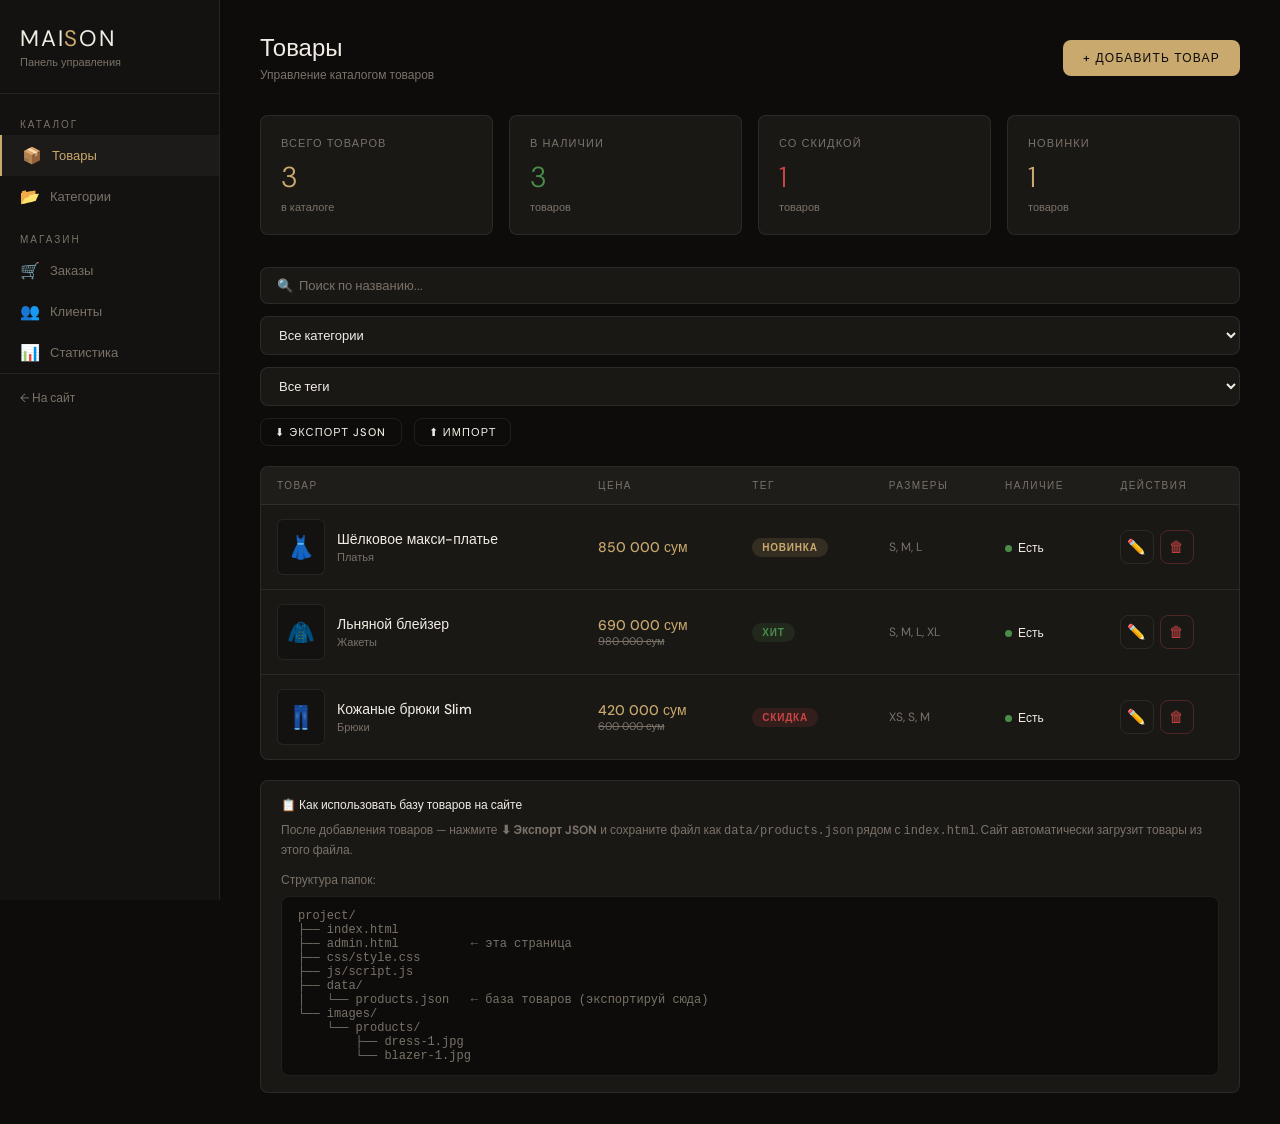
==== admin.html @ a2680695 "first commit" ====
<!DOCTYPE html>
<html lang="ru">
<head>
  <meta charset="UTF-8"/>
  <meta name="viewport" content="width=device-width, initial-scale=1.0"/>
  <title>Админ-панель — MAISON</title>
  <link rel="preconnect" href="https://fonts.googleapis.com">
  <link href="https://fonts.googleapis.com/css2?family=DM+Sans:wght@300;400;500&display=swap" rel="stylesheet">
  <style>
    :root {
      --bg: #0d0c0a; --surface: #141210; --card: #1a1815;
      --border: rgba(255,255,255,0.08); --accent: #c9a96e;
      --accent2: #e8d5b0; --text: #f0ebe3; --muted: #7a7269;
      --danger: #c94444; --success: #4a8c4a;
      --radius: 8px; --tr: 0.25s ease;
    }
    *, *::before, *::after { box-sizing: border-box; margin: 0; padding: 0; }
    body { background: var(--bg); color: var(--text); font-family: 'DM Sans', sans-serif; font-size: 14px; min-height: 100vh; }
    a { color: inherit; text-decoration: none; }
    button { cursor: pointer; border: none; font-family: inherit; }

    /* LAYOUT */
    .admin-layout { display: grid; grid-template-columns: 220px 1fr; min-height: 100vh; }

    /* SIDEBAR */
    .sidebar { background: var(--surface); border-right: 1px solid var(--border); padding: 24px 0; position: sticky; top: 0; height: 100vh; }
    .sidebar-logo { padding: 0 20px 24px; border-bottom: 1px solid var(--border); margin-bottom: 16px; }
    .sidebar-logo-text { font-size: 1.4rem; letter-spacing: 0.08em; }
    .sidebar-logo-text span { color: var(--accent); }
    .sidebar-label { font-size: 10px; letter-spacing: 0.2em; text-transform: uppercase; color: var(--muted); padding: 8px 20px 4px; }
    .sidebar-link { display: flex; align-items: center; gap: 10px; padding: 10px 20px; color: var(--muted); transition: var(--tr); font-size: 13px; }
    .sidebar-link:hover, .sidebar-link.active { color: var(--text); background: rgba(255,255,255,0.04); }
    .sidebar-link.active { border-left: 2px solid var(--accent); color: var(--accent); }
    .sidebar-icon { font-size: 16px; width: 20px; text-align: center; }
    .sidebar-back { margin-top: auto; padding: 16px 20px 0; border-top: 1px solid var(--border); }
    .sidebar-back a { display: flex; align-items: center; gap: 8px; color: var(--muted); font-size: 12px; transition: color var(--tr); }
    .sidebar-back a:hover { color: var(--accent); }

    /* MAIN */
    .main { padding: 32px 40px; }
    .page-header { display: flex; align-items: center; justify-content: space-between; margin-bottom: 32px; }
    .page-title { font-size: 1.5rem; font-weight: 300; }
    .page-subtitle { font-size: 12px; color: var(--muted); margin-top: 4px; }

    /* STATS */
    .stats-grid { display: grid; grid-template-columns: repeat(4, 1fr); gap: 16px; margin-bottom: 32px; }
    .stat-card { background: var(--card); border: 1px solid var(--border); border-radius: var(--radius); padding: 20px; }
    .stat-label { font-size: 11px; color: var(--muted); letter-spacing: 0.1em; text-transform: uppercase; margin-bottom: 8px; }
    .stat-value { font-size: 1.8rem; font-weight: 300; color: var(--accent); }
    .stat-sub { font-size: 11px; color: var(--muted); margin-top: 4px; }

    /* BUTTONS */
    .btn { display: inline-flex; align-items: center; gap: 8px; padding: 10px 20px; border-radius: var(--radius); font-size: 12px; font-weight: 500; letter-spacing: 0.1em; text-transform: uppercase; transition: var(--tr); }
    .btn-primary { background: var(--accent); color: var(--bg); }
    .btn-primary:hover { background: var(--accent2); }
    .btn-outline { background: transparent; color: var(--text); border: 1px solid var(--border); }
    .btn-outline:hover { border-color: var(--accent); color: var(--accent); }
    .btn-danger { background: transparent; color: var(--danger); border: 1px solid rgba(201,68,68,0.3); }
    .btn-danger:hover { background: rgba(201,68,68,0.1); }
    .btn-sm { padding: 6px 14px; font-size: 11px; }
    .btn-icon { width: 34px; height: 34px; padding: 0; display: flex; align-items: center; justify-content: center; border-radius: var(--radius); font-size: 15px; }

    /* TOOLBAR */
    .toolbar { display: flex; align-items: center; gap: 12px; margin-bottom: 20px; flex-wrap: wrap; }
    .search-input { flex: 1; min-width: 200px; padding: 9px 16px; background: var(--card); border: 1px solid var(--border); border-radius: var(--radius); color: var(--text); font-family: inherit; font-size: 13px; outline: none; transition: border-color var(--tr); }
    .search-input::placeholder { color: var(--muted); }
    .search-input:focus { border-color: var(--accent); }
    .filter-select { padding: 9px 14px; background: var(--card); border: 1px solid var(--border); border-radius: var(--radius); color: var(--text); font-family: inherit; font-size: 13px; outline: none; cursor: pointer; }

    /* TABLE */
    .table-wrap { background: var(--card); border: 1px solid var(--border); border-radius: var(--radius); overflow: hidden; }
    table { width: 100%; border-collapse: collapse; }
    th { padding: 12px 16px; text-align: left; font-size: 10px; font-weight: 500; letter-spacing: 0.15em; text-transform: uppercase; color: var(--muted); border-bottom: 1px solid var(--border); background: rgba(255,255,255,0.02); white-space: nowrap; }
    td { padding: 14px 16px; border-bottom: 1px solid var(--border); vertical-align: middle; }
    tr:last-child td { border-bottom: none; }
    tr:hover td { background: rgba(255,255,255,0.02); }

    .product-cell { display: flex; align-items: center; gap: 12px; }
    .product-thumb { width: 48px; height: 56px; border-radius: 6px; object-fit: cover; background: var(--surface); border: 1px solid var(--border); display: flex; align-items: center; justify-content: center; font-size: 1.4rem; flex-shrink: 0; overflow: hidden; }
    .product-thumb img { width: 100%; height: 100%; object-fit: cover; }
    .product-name-cell { font-size: 14px; font-weight: 500; }
    .product-cat { font-size: 11px; color: var(--muted); margin-top: 2px; }

    .price-val { font-weight: 500; color: var(--accent); }
    .price-old { font-size: 11px; color: var(--muted); text-decoration: line-through; display: block; }

    .badge { display: inline-flex; align-items: center; padding: 3px 10px; border-radius: 100px; font-size: 10px; font-weight: 600; letter-spacing: 0.08em; text-transform: uppercase; }
    .badge-new { background: rgba(201,169,110,0.15); color: var(--accent); }
    .badge-sale { background: rgba(201,68,68,0.15); color: var(--danger); }
    .badge-hit { background: rgba(74,140,74,0.15); color: var(--success); }

    .stock-dot { display: inline-flex; align-items: center; gap: 6px; font-size: 12px; }
    .dot { width: 7px; height: 7px; border-radius: 50%; }
    .dot-green { background: var(--success); }
    .dot-red { background: var(--danger); }

    .actions { display: flex; gap: 6px; }

    /* MODAL */
    .modal-overlay { display: none; position: fixed; inset: 0; background: rgba(0,0,0,0.7); backdrop-filter: blur(4px); z-index: 1000; align-items: center; justify-content: center; padding: 20px; }
    .modal-overlay.open { display: flex; }
    .modal { background: var(--surface); border: 1px solid var(--border); border-radius: 16px; width: 100%; max-width: 600px; max-height: 90vh; overflow-y: auto; }
    .modal-header { display: flex; align-items: center; justify-content: space-between; padding: 24px 28px; border-bottom: 1px solid var(--border); position: sticky; top: 0; background: var(--surface); z-index: 1; }
    .modal-title { font-size: 1.1rem; font-weight: 500; }
    .modal-close { width: 32px; height: 32px; border-radius: 50%; display: flex; align-items: center; justify-content: center; color: var(--muted); font-size: 18px; transition: var(--tr); background: transparent; }
    .modal-close:hover { background: rgba(255,255,255,0.08); color: var(--text); }
    .modal-body { padding: 24px 28px; }
    .modal-footer { padding: 16px 28px; border-top: 1px solid var(--border); display: flex; justify-content: flex-end; gap: 10px; }

    /* FORM */
    .form-grid { display: grid; grid-template-columns: 1fr 1fr; gap: 16px; }
    .form-group { display: flex; flex-direction: column; gap: 6px; }
    .form-group.full { grid-column: 1 / -1; }
    label { font-size: 11px; color: var(--muted); letter-spacing: 0.1em; text-transform: uppercase; }
    input, select, textarea { padding: 10px 14px; background: var(--card); border: 1px solid var(--border); border-radius: var(--radius); color: var(--text); font-family: inherit; font-size: 14px; outline: none; transition: border-color var(--tr); width: 100%; }
    input::placeholder, textarea::placeholder { color: var(--muted); }
    input:focus, select:focus, textarea:focus { border-color: var(--accent); }
    textarea { resize: vertical; min-height: 80px; }
    select option { background: var(--card); }

    /* IMAGE UPLOAD */
    .upload-zone { border: 1px dashed var(--border); border-radius: var(--radius); padding: 24px; text-align: center; cursor: pointer; transition: var(--tr); position: relative; }
    .upload-zone:hover { border-color: var(--accent); background: rgba(201,169,110,0.04); }
    .upload-zone input[type=file] { position: absolute; inset: 0; opacity: 0; cursor: pointer; width: 100%; height: 100%; }
    .upload-icon { font-size: 2rem; margin-bottom: 8px; opacity: 0.4; }
    .upload-text { font-size: 13px; color: var(--muted); }
    .upload-hint { font-size: 11px; color: var(--muted); margin-top: 4px; opacity: 0.6; }
    .upload-preview { width: 80px; height: 96px; border-radius: 8px; object-fit: cover; border: 1px solid var(--border); display: none; margin: 0 auto 8px; }

    /* SIZES */
    .sizes-row { display: flex; gap: 8px; flex-wrap: wrap; }
    .size-chip { padding: 5px 12px; border-radius: 100px; border: 1px solid var(--border); font-size: 12px; cursor: pointer; transition: var(--tr); background: transparent; color: var(--muted); }
    .size-chip.selected { background: var(--accent); border-color: var(--accent); color: var(--bg); }

    /* TOAST */
    .toast { position: fixed; bottom: 24px; left: 50%; transform: translateX(-50%) translateY(60px); background: var(--accent); color: var(--bg); padding: 12px 24px; border-radius: 100px; font-size: 13px; font-weight: 500; z-index: 9999; opacity: 0; transition: all 0.3s; white-space: nowrap; pointer-events: none; }
    .toast.show { opacity: 1; transform: translateX(-50%) translateY(0); }

    /* EXPORT */
    .export-box { background: var(--card); border: 1px solid var(--border); border-radius: var(--radius); padding: 16px 20px; margin-top: 20px; }
    .export-title { font-size: 12px; font-weight: 500; margin-bottom: 8px; }
    .export-desc { font-size: 12px; color: var(--muted); margin-bottom: 12px; line-height: 1.6; }
    .code-block { background: var(--bg); border: 1px solid var(--border); border-radius: var(--radius); padding: 12px 16px; font-family: monospace; font-size: 12px; color: var(--muted); overflow-x: auto; white-space: pre; }

    /* EMPTY */
    .empty-state { text-align: center; padding: 60px 20px; color: var(--muted); }
    .empty-icon { font-size: 3rem; margin-bottom: 12px; opacity: 0.3; }

    @media (max-width: 900px) {
      .admin-layout { grid-template-columns: 1fr; }
      .sidebar { display: none; }
      .stats-grid { grid-template-columns: 1fr 1fr; }
      .main { padding: 20px; }
      .form-grid { grid-template-columns: 1fr; }
    }
  </style>
</head>
<body>

<div class="admin-layout">

  <!-- SIDEBAR -->
  <aside class="sidebar">
    <div class="sidebar-logo">
      <div class="sidebar-logo-text">MAI<span>S</span>ON</div>
      <div style="font-size:11px;color:var(--muted);margin-top:2px;">Панель управления</div>
    </div>
    <div class="sidebar-label">Каталог</div>
    <a href="#" class="sidebar-link active"><span class="sidebar-icon">📦</span> Товары</a>
    <a href="#" class="sidebar-link"><span class="sidebar-icon">📂</span> Категории</a>
    <div class="sidebar-label" style="margin-top:8px;">Магазин</div>
    <a href="#" class="sidebar-link"><span class="sidebar-icon">🛒</span> Заказы</a>
    <a href="#" class="sidebar-link"><span class="sidebar-icon">👥</span> Клиенты</a>
    <a href="#" class="sidebar-link"><span class="sidebar-icon">📊</span> Статистика</a>
    <div style="flex:1"></div>
    <div class="sidebar-back">
      <a href="index.html">← На сайт</a>
    </div>
  </aside>

  <!-- MAIN -->
  <main class="main">
    <div class="page-header">
      <div>
        <div class="page-title">Товары</div>
        <div class="page-subtitle">Управление каталогом товаров</div>
      </div>
      <button class="btn btn-primary" onclick="openAddModal()">+ Добавить товар</button>
    </div>

    <!-- STATS -->
    <div class="stats-grid">
      <div class="stat-card">
        <div class="stat-label">Всего товаров</div>
        <div class="stat-value" id="statTotal">0</div>
        <div class="stat-sub">в каталоге</div>
      </div>
      <div class="stat-card">
        <div class="stat-label">В наличии</div>
        <div class="stat-value" id="statInStock" style="color:var(--success)">0</div>
        <div class="stat-sub">товаров</div>
      </div>
      <div class="stat-card">
        <div class="stat-label">Со скидкой</div>
        <div class="stat-value" id="statSale" style="color:var(--danger)">0</div>
        <div class="stat-sub">товаров</div>
      </div>
      <div class="stat-card">
        <div class="stat-label">Новинки</div>
        <div class="stat-value" id="statNew">0</div>
        <div class="stat-sub">товаров</div>
      </div>
    </div>

    <!-- TOOLBAR -->
    <div class="toolbar">
      <input type="text" class="search-input" placeholder="🔍  Поиск по названию..." oninput="filterTable()" id="searchInput">
      <select class="filter-select" onchange="filterTable()" id="filterCategory">
        <option value="">Все категории</option>
      </select>
      <select class="filter-select" onchange="filterTable()" id="filterBadge">
        <option value="">Все теги</option>
        <option value="new">Новинки</option>
        <option value="sale">Скидки</option>
        <option value="hit">Хиты</option>
      </select>
      <button class="btn btn-outline btn-sm" onclick="exportJSON()" title="Скачать products.json">⬇ Экспорт JSON</button>
      <button class="btn btn-outline btn-sm" onclick="document.getElementById('importFile').click()" title="Загрузить products.json">⬆ Импорт</button>
      <input type="file" id="importFile" accept=".json" style="display:none" onchange="importJSON(event)">
    </div>

    <!-- TABLE -->
    <div class="table-wrap">
      <table>
        <thead>
          <tr>
            <th>Товар</th>
            <th>Цена</th>
            <th>Тег</th>
            <th>Размеры</th>
            <th>Наличие</th>
            <th>Действия</th>
          </tr>
        </thead>
        <tbody id="productsTable">
          <tr><td colspan="6"><div class="empty-state"><div class="empty-icon">📦</div>Нет товаров. Добавьте первый!</div></td></tr>
        </tbody>
      </table>
    </div>

    <!-- EXPORT INFO -->
    <div class="export-box">
      <div class="export-title">📋 Как использовать базу товаров на сайте</div>
      <div class="export-desc">
        После добавления товаров — нажмите <strong>⬇ Экспорт JSON</strong> и сохраните файл как <code>data/products.json</code> рядом с <code>index.html</code>. Сайт автоматически загрузит товары из этого файла.
      </div>
      <div style="font-size:12px;color:var(--muted);margin-bottom:8px;">Структура папок:</div>
      <div class="code-block">project/
├── index.html
├── admin.html          ← эта страница
├── css/style.css
├── js/script.js
├── data/
│   └── products.json   ← база товаров (экспортируй сюда)
└── images/
    └── products/
        ├── dress-1.jpg
        └── blazer-1.jpg</div>
    </div>
  </main>
</div>

<!-- ADD/EDIT MODAL -->
<div class="modal-overlay" id="modalOverlay">
  <div class="modal">
    <div class="modal-header">
      <div class="modal-title" id="modalTitle">Добавить товар</div>
      <button class="modal-close" onclick="closeModal()">✕</button>
    </div>
    <div class="modal-body">
      <input type="hidden" id="editId">
      <div class="form-grid">

        <div class="form-group full">
          <label>Фото товара</label>
          <div class="upload-zone" id="uploadZone">
            <input type="file" accept="image/*" id="imageFile" onchange="previewImage(event)">
            <img class="upload-preview" id="imagePreview" alt="preview">
            <div class="upload-icon" id="uploadIcon">🖼</div>
            <div class="upload-text" id="uploadText">Нажмите или перетащите фото</div>
            <div class="upload-hint">JPG, PNG, WebP — рекомендуется 600×750px</div>
          </div>
          <input type="text" id="imageUrl" placeholder="Или укажите URL фото: images/products/dress-1.jpg" style="margin-top:8px;">
        </div>

        <div class="form-group full">
          <label>Название товара *</label>
          <input type="text" id="fName" placeholder="Например: Шёлковое макси-платье">
        </div>

        <div class="form-group">
          <label>Категория *</label>
          <input type="text" id="fCategory" placeholder="Платья, Жакеты, Брюки...">
        </div>

        <div class="form-group">
          <label>Тег</label>
          <select id="fBadge">
            <option value="new">🆕 Новинка</option>
            <option value="hit">🔥 Хит</option>
            <option value="sale">💸 Скидка</option>
          </select>
        </div>

        <div class="form-group">
          <label>Цена (сум) *</label>
          <input type="number" id="fPrice" placeholder="850000">
        </div>

        <div class="form-group">
          <label>Старая цена (если скидка)</label>
          <input type="number" id="fOldPrice" placeholder="980000">
        </div>

        <div class="form-group full">
          <label>Размеры</label>
          <div class="sizes-row" id="sizesRow">
            <button type="button" class="size-chip" onclick="toggleSize(this)">XS</button>
            <button type="button" class="size-chip" onclick="toggleSize(this)">S</button>
            <button type="button" class="size-chip" onclick="toggleSize(this)">M</button>
            <button type="button" class="size-chip" onclick="toggleSize(this)">L</button>
            <button type="button" class="size-chip" onclick="toggleSize(this)">XL</button>
            <button type="button" class="size-chip" onclick="toggleSize(this)">XXL</button>
            <button type="button" class="size-chip" onclick="toggleSize(this)">Один размер</button>
          </div>
        </div>

        <div class="form-group">
          <label>Рейтинг (1-5)</label>
          <select id="fStars">
            <option value="5">★★★★★ — 5</option>
            <option value="4">★★★★☆ — 4</option>
            <option value="3">★★★☆☆ — 3</option>
          </select>
        </div>

        <div class="form-group">
          <label>Наличие</label>
          <select id="fInStock">
            <option value="true">✅ В наличии</option>
            <option value="false">❌ Нет в наличии</option>
          </select>
        </div>

        <div class="form-group full">
          <label>Описание товара</label>
          <textarea id="fDesc" placeholder="Краткое описание — материал, особенности, стиль..."></textarea>
        </div>

      </div>
    </div>
    <div class="modal-footer">
      <button class="btn btn-outline" onclick="closeModal()">Отмена</button>
      <button class="btn btn-primary" onclick="saveProduct()">Сохранить товар</button>
    </div>
  </div>
</div>

<!-- TOAST -->
<div class="toast" id="toast"></div>

<script>
  // =========================================
  // ХРАНИЛИЩЕ — localStorage (работает без сервера)
  // =========================================
  let products = JSON.parse(localStorage.getItem('maison_products') || '[]');
  let imageDataStore = JSON.parse(localStorage.getItem('maison_images') || '{}');
  let editingId = null;

  // Начальные тестовые товары
  if (products.length === 0) {
    products = [
      { id:1, name:"Шёлковое макси-платье", category:"Платья", price:850000, oldPrice:null, badge:"new", filter:"new", stars:5, sizes:["S","M","L"], image:"", description:"Элегантное платье из натурального шёлка.", inStock:true },
      { id:2, name:"Льняной блейзер", category:"Жакеты", price:690000, oldPrice:980000, badge:"hit", filter:"hit", stars:5, sizes:["S","M","L","XL"], image:"", description:"Лёгкий льняной блейзер.", inStock:true },
      { id:3, name:"Кожаные брюки Slim", category:"Брюки", price:420000, oldPrice:600000, badge:"sale", filter:"sale", stars:4, sizes:["XS","S","M"], image:"", description:"Стильные брюки из эко-кожи.", inStock:true },
    ];
    save();
  }

  function save() {
    localStorage.setItem('maison_products', JSON.stringify(products));
  }

  // =========================================
  // РЕНДЕР ТАБЛИЦЫ
  // =========================================
  function renderTable(list) {
    const tbody = document.getElementById('productsTable');
    if (!list.length) {
      tbody.innerHTML = `<tr><td colspan="6"><div class="empty-state"><div class="empty-icon">📦</div>Товары не найдены</div></td></tr>`;
      return;
    }
    tbody.innerHTML = list.map(p => {
      const imgSrc = imageDataStore[p.id] || p.image;
      const thumb = imgSrc
        ? `<div class="product-thumb"><img src="${imgSrc}" alt="${p.name}" onerror="this.parentNode.innerHTML='👗'"></div>`
        : `<div class="product-thumb">${getCatEmoji(p.category)}</div>`;
      const badgeMap = { new:'badge-new', sale:'badge-sale', hit:'badge-hit' };
      const badgeLabel = { new:'Новинка', sale:'Скидка', hit:'Хит' };
      return `
        <tr>
          <td>
            <div class="product-cell">
              ${thumb}
              <div>
                <div class="product-name-cell">${p.name}</div>
                <div class="product-cat">${p.category}</div>
              </div>
            </div>
          </td>
          <td>
            <div class="price-val">${p.price.toLocaleString('ru')} сум</div>
            ${p.oldPrice ? `<div class="price-old">${p.oldPrice.toLocaleString('ru')} сум</div>` : ''}
          </td>
          <td><span class="badge ${badgeMap[p.badge]}">${badgeLabel[p.badge]||p.badge}</span></td>
          <td style="font-size:12px;color:var(--muted)">${(p.sizes||[]).join(', ') || '—'}</td>
          <td>
            <span class="stock-dot">
              <span class="dot ${p.inStock ? 'dot-green' : 'dot-red'}"></span>
              ${p.inStock ? 'Есть' : 'Нет'}
            </span>
          </td>
          <td>
            <div class="actions">
              <button class="btn btn-outline btn-icon btn-sm" onclick="openEditModal(${p.id})" title="Редактировать">✏️</button>
              <button class="btn btn-danger btn-icon btn-sm" onclick="deleteProduct(${p.id})" title="Удалить">🗑</button>
            </div>
          </td>
        </tr>`;
    }).join('');
  }

  function getCatEmoji(cat) {
    const map = { 'Платья':'👗','Жакеты':'🧥','Брюки':'👖','Трикотаж':'🧶','Джинсы':'👕','Топы':'👚','Верхняя':'🧣','Юбки':'👘','Обувь':'👟','Аксессуары':'👒' };
    return map[cat] || '👕';
  }

  function updateStats() {
    document.getElementById('statTotal').textContent = products.length;
    document.getElementById('statInStock').textContent = products.filter(p=>p.inStock).length;
    document.getElementById('statSale').textContent = products.filter(p=>p.badge==='sale').length;
    document.getElementById('statNew').textContent = products.filter(p=>p.badge==='new').length;

    const cats = [...new Set(products.map(p=>p.category))];
    const sel = document.getElementById('filterCategory');
    const cur = sel.value;
    sel.innerHTML = '<option value="">Все категории</option>' + cats.map(c=>`<option value="${c}" ${c===cur?'selected':''}>${c}</option>`).join('');
  }

  function filterTable() {
    const q = document.getElementById('searchInput').value.toLowerCase();
    const cat = document.getElementById('filterCategory').value;
    const badge = document.getElementById('filterBadge').value;
    const filtered = products.filter(p => {
      return (!q || p.name.toLowerCase().includes(q) || p.category.toLowerCase().includes(q))
        && (!cat || p.category === cat)
        && (!badge || p.badge === badge);
    });
    renderTable(filtered);
  }

  // =========================================
  // MODAL — открыть/закрыть
  // =========================================
  function openAddModal() {
    editingId = null;
    document.getElementById('modalTitle').textContent = 'Добавить товар';
    document.getElementById('editId').value = '';
    clearForm();
    document.getElementById('modalOverlay').classList.add('open');
  }

  function openEditModal(id) {
    const p = products.find(x=>x.id===id);
    if (!p) return;
    editingId = id;
    document.getElementById('modalTitle').textContent = 'Редактировать товар';
    document.getElementById('fName').value = p.name;
    document.getElementById('fCategory').value = p.category;
    document.getElementById('fBadge').value = p.badge;
    document.getElementById('fPrice').value = p.price;
    document.getElementById('fOldPrice').value = p.oldPrice || '';
    document.getElementById('fStars').value = p.stars;
    document.getElementById('fInStock').value = p.inStock ? 'true' : 'false';
    document.getElementById('fDesc').value = p.description || '';
    document.getElementById('imageUrl').value = p.image || '';

    const stored = imageDataStore[p.id];
    if (stored) {
      document.getElementById('imagePreview').src = stored;
      document.getElementById('imagePreview').style.display = 'block';
      document.getElementById('uploadIcon').style.display = 'none';
      document.getElementById('uploadText').textContent = 'Фото загружено';
    } else if (p.image) {
      document.getElementById('imagePreview').src = p.image;
      document.getElementById('imagePreview').style.display = 'block';
      document.getElementById('uploadIcon').style.display = 'none';
      document.getElementById('uploadText').textContent = p.image;
    }

    document.querySelectorAll('.size-chip').forEach(chip => {
      chip.classList.toggle('selected', (p.sizes||[]).includes(chip.textContent));
    });
    document.getElementById('modalOverlay').classList.add('open');
  }

  function closeModal() {
    document.getElementById('modalOverlay').classList.remove('open');
    editingId = null;
    clearForm();
  }

  function clearForm() {
    ['fName','fCategory','fPrice','fOldPrice','fDesc','imageUrl'].forEach(id => document.getElementById(id).value = '');
    document.getElementById('fBadge').value = 'new';
    document.getElementById('fStars').value = '5';
    document.getElementById('fInStock').value = 'true';
    document.getElementById('imagePreview').style.display = 'none';
    document.getElementById('uploadIcon').style.display = 'block';
    document.getElementById('uploadText').textContent = 'Нажмите или перетащите фото';
    document.getElementById('imageFile').value = '';
    document.querySelectorAll('.size-chip').forEach(c => c.classList.remove('selected'));
  }

  function toggleSize(btn) { btn.classList.toggle('selected'); }

  // =========================================
  // PREVIEW ФОТО
  // =========================================
  function previewImage(e) {
    const file = e.target.files[0];
    if (!file) return;
    const reader = new FileReader();
    reader.onload = ev => {
      const src = ev.target.result;
      document.getElementById('imagePreview').src = src;
      document.getElementById('imagePreview').style.display = 'block';
      document.getElementById('uploadIcon').style.display = 'none';
      document.getElementById('uploadText').textContent = file.name;
      document.getElementById('imageUrl').value = '';
      window._pendingImageData = src;
    };
    reader.readAsDataURL(file);
  }

  // =========================================
  // СОХРАНИТЬ ТОВАР
  // =========================================
  function saveProduct() {
    const name = document.getElementById('fName').value.trim();
    const category = document.getElementById('fCategory').value.trim();
    const price = parseInt(document.getElementById('fPrice').value);
    if (!name) return showToast('⚠️ Введите название товара');
    if (!category) return showToast('⚠️ Введите категорию');
    if (!price || price <= 0) return showToast('⚠️ Введите корректную цену');

    const oldPrice = parseInt(document.getElementById('fOldPrice').value) || null;
    const badge = document.getElementById('fBadge').value;
    const stars = parseInt(document.getElementById('fStars').value);
    const inStock = document.getElementById('fInStock').value === 'true';
    const description = document.getElementById('fDesc').value.trim();
    const imageUrl = document.getElementById('imageUrl').value.trim();
    const sizes = [...document.querySelectorAll('.size-chip.selected')].map(c=>c.textContent);

    if (editingId) {
      const idx = products.findIndex(p=>p.id===editingId);
      products[idx] = { ...products[idx], name, category, price, oldPrice, badge, filter:badge, stars, inStock, description, sizes, image: imageUrl || products[idx].image };
      if (window._pendingImageData) { imageDataStore[editingId] = window._pendingImageData; localStorage.setItem('maison_images', JSON.stringify(imageDataStore)); }
      showToast('✅ Товар обновлён');
    } else {
      const id = Date.now();
      products.push({ id, name, category, price, oldPrice, badge, filter:badge, stars, inStock, description, sizes, image: imageUrl });
      if (window._pendingImageData) { imageDataStore[id] = window._pendingImageData; localStorage.setItem('maison_images', JSON.stringify(imageDataStore)); }
      showToast('✅ Товар добавлен');
    }

    window._pendingImageData = null;
    save();
    closeModal();
    updateStats();
    filterTable();
  }

  // =========================================
  // УДАЛИТЬ
  // =========================================
  function deleteProduct(id) {
    if (!confirm('Удалить этот товар?')) return;
    products = products.filter(p=>p.id!==id);
    delete imageDataStore[id];
    localStorage.setItem('maison_images', JSON.stringify(imageDataStore));
    save(); updateStats(); filterTable();
    showToast('🗑 Товар удалён');
  }

  // =========================================
  // ЭКСПОРТ / ИМПОРТ JSON
  // =========================================
  function exportJSON() {
    const exportData = products.map(p => ({
      ...p,
      imageData: imageDataStore[p.id] || null
    }));
    const blob = new Blob([JSON.stringify(exportData, null, 2)], { type:'application/json' });
    const a = document.createElement('a');
    a.href = URL.createObjectURL(blob);
    a.download = 'products.json';
    a.click();
    showToast('⬇️ products.json скачан');
  }

  function importJSON(e) {
    const file = e.target.files[0];
    if (!file) return;
    const reader = new FileReader();
    reader.onload = ev => {
      try {
        const data = JSON.parse(ev.target.result);
        if (!Array.isArray(data)) throw new Error();
        data.forEach(p => { if (p.imageData) { imageDataStore[p.id] = p.imageData; delete p.imageData; } });
        products = data;
        localStorage.setItem('maison_images', JSON.stringify(imageDataStore));
        save(); updateStats(); filterTable();
        showToast(`✅ Импортировано ${data.length} товаров`);
      } catch { showToast('❌ Неверный формат файла'); }
    };
    reader.readAsText(file);
    e.target.value = '';
  }

  // =========================================
  // TOAST
  // =========================================
  function showToast(msg) {
    const t = document.getElementById('toast');
    t.textContent = msg;
    t.classList.add('show');
    setTimeout(() => t.classList.remove('show'), 2800);
  }

  // ESCAPE закрывает modal
  document.addEventListener('keydown', e => { if (e.key==='Escape') closeModal(); });
  document.getElementById('modalOverlay').addEventListener('click', e => { if (e.target===e.currentTarget) closeModal(); });

  // INIT
  updateStats();
  filterTable();
</script>
</body>
</html>
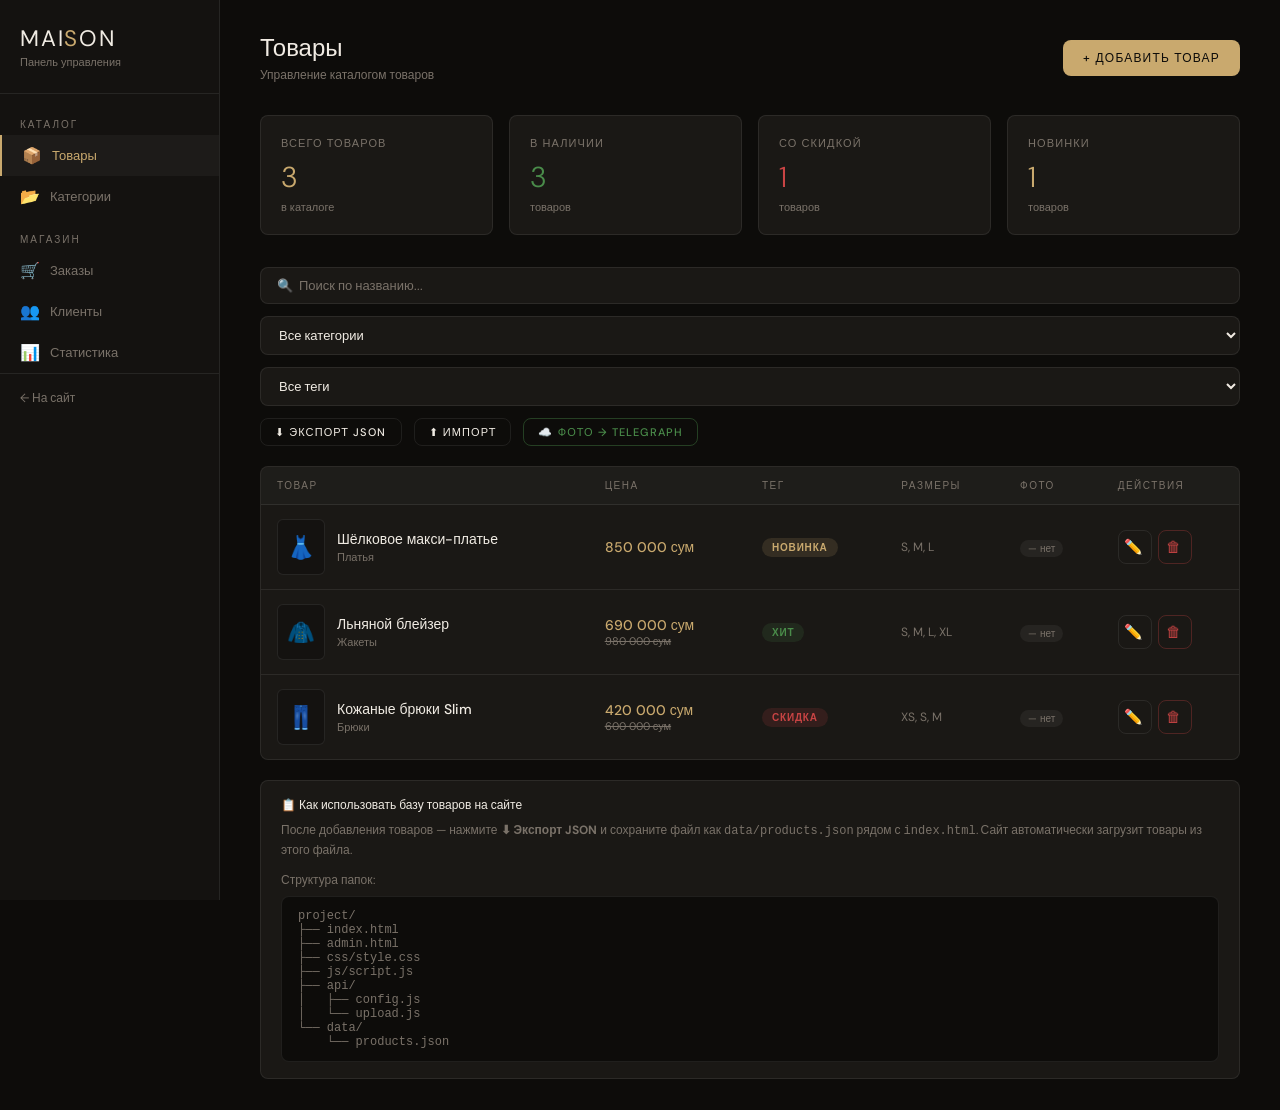
==== commit ee0cd06f: "fix admin" ====
--- a/admin.html
+++ b/admin.html
@@ -19,10 +19,8 @@
     a { color: inherit; text-decoration: none; }
     button { cursor: pointer; border: none; font-family: inherit; }
 
-    /* LAYOUT */
     .admin-layout { display: grid; grid-template-columns: 220px 1fr; min-height: 100vh; }
 
-    /* SIDEBAR */
     .sidebar { background: var(--surface); border-right: 1px solid var(--border); padding: 24px 0; position: sticky; top: 0; height: 100vh; }
     .sidebar-logo { padding: 0 20px 24px; border-bottom: 1px solid var(--border); margin-bottom: 16px; }
     .sidebar-logo-text { font-size: 1.4rem; letter-spacing: 0.08em; }
@@ -36,20 +34,17 @@
     .sidebar-back a { display: flex; align-items: center; gap: 8px; color: var(--muted); font-size: 12px; transition: color var(--tr); }
     .sidebar-back a:hover { color: var(--accent); }
 
-    /* MAIN */
     .main { padding: 32px 40px; }
     .page-header { display: flex; align-items: center; justify-content: space-between; margin-bottom: 32px; }
     .page-title { font-size: 1.5rem; font-weight: 300; }
     .page-subtitle { font-size: 12px; color: var(--muted); margin-top: 4px; }
 
-    /* STATS */
     .stats-grid { display: grid; grid-template-columns: repeat(4, 1fr); gap: 16px; margin-bottom: 32px; }
     .stat-card { background: var(--card); border: 1px solid var(--border); border-radius: var(--radius); padding: 20px; }
     .stat-label { font-size: 11px; color: var(--muted); letter-spacing: 0.1em; text-transform: uppercase; margin-bottom: 8px; }
     .stat-value { font-size: 1.8rem; font-weight: 300; color: var(--accent); }
     .stat-sub { font-size: 11px; color: var(--muted); margin-top: 4px; }
 
-    /* BUTTONS */
     .btn { display: inline-flex; align-items: center; gap: 8px; padding: 10px 20px; border-radius: var(--radius); font-size: 12px; font-weight: 500; letter-spacing: 0.1em; text-transform: uppercase; transition: var(--tr); }
     .btn-primary { background: var(--accent); color: var(--bg); }
     .btn-primary:hover { background: var(--accent2); }
@@ -57,17 +52,17 @@
     .btn-outline:hover { border-color: var(--accent); color: var(--accent); }
     .btn-danger { background: transparent; color: var(--danger); border: 1px solid rgba(201,68,68,0.3); }
     .btn-danger:hover { background: rgba(201,68,68,0.1); }
+    .btn-success { background: transparent; color: var(--success); border: 1px solid rgba(74,140,74,0.4); }
+    .btn-success:hover { background: rgba(74,140,74,0.1); }
     .btn-sm { padding: 6px 14px; font-size: 11px; }
     .btn-icon { width: 34px; height: 34px; padding: 0; display: flex; align-items: center; justify-content: center; border-radius: var(--radius); font-size: 15px; }
 
-    /* TOOLBAR */
     .toolbar { display: flex; align-items: center; gap: 12px; margin-bottom: 20px; flex-wrap: wrap; }
     .search-input { flex: 1; min-width: 200px; padding: 9px 16px; background: var(--card); border: 1px solid var(--border); border-radius: var(--radius); color: var(--text); font-family: inherit; font-size: 13px; outline: none; transition: border-color var(--tr); }
     .search-input::placeholder { color: var(--muted); }
     .search-input:focus { border-color: var(--accent); }
     .filter-select { padding: 9px 14px; background: var(--card); border: 1px solid var(--border); border-radius: var(--radius); color: var(--text); font-family: inherit; font-size: 13px; outline: none; cursor: pointer; }
 
-    /* TABLE */
     .table-wrap { background: var(--card); border: 1px solid var(--border); border-radius: var(--radius); overflow: hidden; }
     table { width: 100%; border-collapse: collapse; }
     th { padding: 12px 16px; text-align: left; font-size: 10px; font-weight: 500; letter-spacing: 0.15em; text-transform: uppercase; color: var(--muted); border-bottom: 1px solid var(--border); background: rgba(255,255,255,0.02); white-space: nowrap; }
@@ -96,7 +91,6 @@
 
     .actions { display: flex; gap: 6px; }
 
-    /* MODAL */
     .modal-overlay { display: none; position: fixed; inset: 0; background: rgba(0,0,0,0.7); backdrop-filter: blur(4px); z-index: 1000; align-items: center; justify-content: center; padding: 20px; }
     .modal-overlay.open { display: flex; }
     .modal { background: var(--surface); border: 1px solid var(--border); border-radius: 16px; width: 100%; max-width: 600px; max-height: 90vh; overflow-y: auto; }
@@ -107,7 +101,6 @@
     .modal-body { padding: 24px 28px; }
     .modal-footer { padding: 16px 28px; border-top: 1px solid var(--border); display: flex; justify-content: flex-end; gap: 10px; }
 
-    /* FORM */
     .form-grid { display: grid; grid-template-columns: 1fr 1fr; gap: 16px; }
     .form-group { display: flex; flex-direction: column; gap: 6px; }
     .form-group.full { grid-column: 1 / -1; }
@@ -118,7 +111,6 @@
     textarea { resize: vertical; min-height: 80px; }
     select option { background: var(--card); }
 
-    /* IMAGE UPLOAD */
     .upload-zone { border: 1px dashed var(--border); border-radius: var(--radius); padding: 24px; text-align: center; cursor: pointer; transition: var(--tr); position: relative; }
     .upload-zone:hover { border-color: var(--accent); background: rgba(201,169,110,0.04); }
     .upload-zone input[type=file] { position: absolute; inset: 0; opacity: 0; cursor: pointer; width: 100%; height: 100%; }
@@ -127,24 +119,32 @@
     .upload-hint { font-size: 11px; color: var(--muted); margin-top: 4px; opacity: 0.6; }
     .upload-preview { width: 80px; height: 96px; border-radius: 8px; object-fit: cover; border: 1px solid var(--border); display: none; margin: 0 auto 8px; }
 
-    /* SIZES */
     .sizes-row { display: flex; gap: 8px; flex-wrap: wrap; }
     .size-chip { padding: 5px 12px; border-radius: 100px; border: 1px solid var(--border); font-size: 12px; cursor: pointer; transition: var(--tr); background: transparent; color: var(--muted); }
     .size-chip.selected { background: var(--accent); border-color: var(--accent); color: var(--bg); }
 
-    /* TOAST */
     .toast { position: fixed; bottom: 24px; left: 50%; transform: translateX(-50%) translateY(60px); background: var(--accent); color: var(--bg); padding: 12px 24px; border-radius: 100px; font-size: 13px; font-weight: 500; z-index: 9999; opacity: 0; transition: all 0.3s; white-space: nowrap; pointer-events: none; }
     .toast.show { opacity: 1; transform: translateX(-50%) translateY(0); }
 
-    /* EXPORT */
     .export-box { background: var(--card); border: 1px solid var(--border); border-radius: var(--radius); padding: 16px 20px; margin-top: 20px; }
     .export-title { font-size: 12px; font-weight: 500; margin-bottom: 8px; }
     .export-desc { font-size: 12px; color: var(--muted); margin-bottom: 12px; line-height: 1.6; }
     .code-block { background: var(--bg); border: 1px solid var(--border); border-radius: var(--radius); padding: 12px 16px; font-family: monospace; font-size: 12px; color: var(--muted); overflow-x: auto; white-space: pre; }
 
-    /* EMPTY */
     .empty-state { text-align: center; padding: 60px 20px; color: var(--muted); }
     .empty-icon { font-size: 3rem; margin-bottom: 12px; opacity: 0.3; }
+
+    /* Прогресс миграции */
+    .migrate-progress { display: none; margin-top: 12px; background: var(--card); border: 1px solid var(--border); border-radius: var(--radius); padding: 12px 16px; font-size: 12px; color: var(--muted); }
+    .migrate-progress.show { display: block; }
+    .progress-bar-wrap { background: var(--bg); border-radius: 100px; height: 6px; margin-top: 8px; overflow: hidden; }
+    .progress-bar { height: 100%; background: var(--accent); border-radius: 100px; transition: width 0.3s; width: 0%; }
+
+    /* Иконка статуса фото */
+    .photo-status { display: inline-flex; align-items: center; gap: 4px; font-size: 10px; padding: 2px 8px; border-radius: 100px; }
+    .photo-status.cloud { background: rgba(74,140,74,0.15); color: var(--success); }
+    .photo-status.local { background: rgba(201,169,110,0.15); color: var(--accent); }
+    .photo-status.none { background: rgba(255,255,255,0.05); color: var(--muted); }
 
     @media (max-width: 900px) {
       .admin-layout { grid-template-columns: 1fr; }
@@ -224,9 +224,18 @@
         <option value="sale">Скидки</option>
         <option value="hit">Хиты</option>
       </select>
-      <button class="btn btn-outline btn-sm" onclick="exportJSON()" title="Скачать products.json">⬇ Экспорт JSON</button>
-      <button class="btn btn-outline btn-sm" onclick="document.getElementById('importFile').click()" title="Загрузить products.json">⬆ Импорт</button>
+      <button class="btn btn-outline btn-sm" onclick="exportJSON()">⬇ Экспорт JSON</button>
+      <button class="btn btn-outline btn-sm" onclick="document.getElementById('importFile').click()">⬆ Импорт</button>
+      <button class="btn btn-success btn-sm" onclick="migrateAllPhotos()" id="migrateBtn">☁️ Фото → Telegraph</button>
       <input type="file" id="importFile" accept=".json" style="display:none" onchange="importJSON(event)">
+    </div>
+
+    <!-- MIGRATE PROGRESS -->
+    <div class="migrate-progress" id="migrateProgress">
+      <div id="migrateText">Загружаем фото на Telegraph...</div>
+      <div class="progress-bar-wrap">
+        <div class="progress-bar" id="migrateBar"></div>
+      </div>
     </div>
 
     <!-- TABLE -->
@@ -238,7 +247,7 @@
             <th>Цена</th>
             <th>Тег</th>
             <th>Размеры</th>
-            <th>Наличие</th>
+            <th>Фото</th>
             <th>Действия</th>
           </tr>
         </thead>
@@ -257,15 +266,14 @@
       <div style="font-size:12px;color:var(--muted);margin-bottom:8px;">Структура папок:</div>
       <div class="code-block">project/
 ├── index.html
-├── admin.html          ← эта страница
+├── admin.html
 ├── css/style.css
 ├── js/script.js
-├── data/
-│   └── products.json   ← база товаров (экспортируй сюда)
-└── images/
-    └── products/
-        ├── dress-1.jpg
-        └── blazer-1.jpg</div>
+├── api/
+│   ├── config.js
+│   └── upload.js
+└── data/
+    └── products.json</div>
     </div>
   </main>
 </div>
@@ -290,7 +298,7 @@
             <div class="upload-text" id="uploadText">Нажмите или перетащите фото</div>
             <div class="upload-hint">JPG, PNG, WebP — рекомендуется 600×750px</div>
           </div>
-          <input type="text" id="imageUrl" placeholder="Или укажите URL фото: images/products/dress-1.jpg" style="margin-top:8px;">
+          <input type="text" id="imageUrl" placeholder="Или укажите URL фото" style="margin-top:8px;">
         </div>
 
         <div class="form-group full">
@@ -370,14 +378,10 @@
 <div class="toast" id="toast"></div>
 
 <script>
-  // =========================================
-  // ХРАНИЛИЩЕ — localStorage (работает без сервера)
-  // =========================================
   let products = JSON.parse(localStorage.getItem('maison_products') || '[]');
   let imageDataStore = JSON.parse(localStorage.getItem('maison_images') || '{}');
   let editingId = null;
 
-  // Начальные тестовые товары
   if (products.length === 0) {
     products = [
       { id:1, name:"Шёлковое макси-платье", category:"Платья", price:850000, oldPrice:null, badge:"new", filter:"new", stars:5, sizes:["S","M","L"], image:"", description:"Элегантное платье из натурального шёлка.", inStock:true },
@@ -401,12 +405,25 @@
       return;
     }
     tbody.innerHTML = list.map(p => {
-      const imgSrc = imageDataStore[p.id] || p.image;
+      const imgSrc = p.image && p.image.startsWith('https://') ? p.image : (imageDataStore[p.id] || p.image);
       const thumb = imgSrc
         ? `<div class="product-thumb"><img src="${imgSrc}" alt="${p.name}" onerror="this.parentNode.innerHTML='👗'"></div>`
         : `<div class="product-thumb">${getCatEmoji(p.category)}</div>`;
       const badgeMap = { new:'badge-new', sale:'badge-sale', hit:'badge-hit' };
       const badgeLabel = { new:'Новинка', sale:'Скидка', hit:'Хит' };
+
+      // Статус фото
+      let photoStatus = '';
+      if (p.image && p.image.startsWith('https://telegra.ph')) {
+        photoStatus = '<span class="photo-status cloud">☁️ Telegraph</span>';
+      } else if (p.image && p.image.startsWith('https://')) {
+        photoStatus = '<span class="photo-status cloud">🔗 URL</span>';
+      } else if (imageDataStore[p.id]) {
+        photoStatus = '<span class="photo-status local">💾 Локально</span>';
+      } else {
+        photoStatus = '<span class="photo-status none">— нет</span>';
+      }
+
       return `
         <tr>
           <td>
@@ -424,12 +441,7 @@
           </td>
           <td><span class="badge ${badgeMap[p.badge]}">${badgeLabel[p.badge]||p.badge}</span></td>
           <td style="font-size:12px;color:var(--muted)">${(p.sizes||[]).join(', ') || '—'}</td>
-          <td>
-            <span class="stock-dot">
-              <span class="dot ${p.inStock ? 'dot-green' : 'dot-red'}"></span>
-              ${p.inStock ? 'Есть' : 'Нет'}
-            </span>
-          </td>
+          <td>${photoStatus}</td>
           <td>
             <div class="actions">
               <button class="btn btn-outline btn-icon btn-sm" onclick="openEditModal(${p.id})" title="Редактировать">✏️</button>
@@ -461,21 +473,20 @@
     const q = document.getElementById('searchInput').value.toLowerCase();
     const cat = document.getElementById('filterCategory').value;
     const badge = document.getElementById('filterBadge').value;
-    const filtered = products.filter(p => {
-      return (!q || p.name.toLowerCase().includes(q) || p.category.toLowerCase().includes(q))
-        && (!cat || p.category === cat)
-        && (!badge || p.badge === badge);
-    });
+    const filtered = products.filter(p =>
+      (!q || p.name.toLowerCase().includes(q) || p.category.toLowerCase().includes(q))
+      && (!cat || p.category === cat)
+      && (!badge || p.badge === badge)
+    );
     renderTable(filtered);
   }
 
   // =========================================
-  // MODAL — открыть/закрыть
+  // MODAL
   // =========================================
   function openAddModal() {
     editingId = null;
     document.getElementById('modalTitle').textContent = 'Добавить товар';
-    document.getElementById('editId').value = '';
     clearForm();
     document.getElementById('modalOverlay').classList.add('open');
   }
@@ -495,17 +506,12 @@
     document.getElementById('fDesc').value = p.description || '';
     document.getElementById('imageUrl').value = p.image || '';
 
-    const stored = imageDataStore[p.id];
-    if (stored) {
-      document.getElementById('imagePreview').src = stored;
+    const imgSrc = p.image && p.image.startsWith('https://') ? p.image : imageDataStore[p.id];
+    if (imgSrc) {
+      document.getElementById('imagePreview').src = imgSrc;
       document.getElementById('imagePreview').style.display = 'block';
       document.getElementById('uploadIcon').style.display = 'none';
-      document.getElementById('uploadText').textContent = 'Фото загружено';
-    } else if (p.image) {
-      document.getElementById('imagePreview').src = p.image;
-      document.getElementById('imagePreview').style.display = 'block';
-      document.getElementById('uploadIcon').style.display = 'none';
-      document.getElementById('uploadText').textContent = p.image;
+      document.getElementById('uploadText').textContent = p.image && p.image.startsWith('https://telegra.ph') ? '☁️ Telegraph URL' : 'Фото загружено';
     }
 
     document.querySelectorAll('.size-chip').forEach(chip => {
@@ -530,61 +536,118 @@
     document.getElementById('uploadText').textContent = 'Нажмите или перетащите фото';
     document.getElementById('imageFile').value = '';
     document.querySelectorAll('.size-chip').forEach(c => c.classList.remove('selected'));
+    window._pendingImageData = null;
+    window._pendingBase64 = null;
   }
 
   function toggleSize(btn) { btn.classList.toggle('selected'); }
 
   // =========================================
-  // PREVIEW ФОТО
-  // =========================================
-  function previewImage(e) {
+  // ЗАГРУЗКА ФОТО
+  // =========================================
+  async function previewImage(e) {
     const file = e.target.files[0];
     if (!file) return;
+
+    // Показываем превью сразу
     const reader = new FileReader();
     reader.onload = ev => {
-      const src = ev.target.result;
-      document.getElementById('imagePreview').src = src;
+      document.getElementById('imagePreview').src = ev.target.result;
       document.getElementById('imagePreview').style.display = 'block';
       document.getElementById('uploadIcon').style.display = 'none';
-      document.getElementById('uploadText').textContent = file.name;
+      document.getElementById('uploadText').textContent = '⏳ Загружаем на сервер...';
       document.getElementById('imageUrl').value = '';
-      window._pendingImageData = src;
+      window._pendingBase64 = ev.target.result;
     };
     reader.readAsDataURL(file);
+
+    // Загружаем через /api/upload → Telegraph
+    try {
+      const toBase64 = f => new Promise((resolve, reject) => {
+        const r = new FileReader();
+        r.onload = () => resolve(r.result);
+        r.onerror = reject;
+        r.readAsDataURL(f);
+      });
+
+      const base64 = await toBase64(file);
+
+      const res = await fetch('/api/upload', {
+        method: 'POST',
+        headers: { 'Content-Type': 'application/json' },
+        body: JSON.stringify({ base64, filename: file.name })
+      });
+
+      const data = await res.json();
+
+      if (data.url) {
+        window._pendingImageData = data.url;
+        document.getElementById('uploadText').textContent = '☁️ Загружено на Telegraph';
+        document.getElementById('imagePreview').src = data.url;
+        document.getElementById('imageUrl').value = data.url;
+        showToast('✅ Фото загружено навсегда');
+      } else {
+        throw new Error(data.error || 'Нет URL');
+      }
+    } catch (err) {
+      // Fallback — base64 локально
+      window._pendingImageData = window._pendingBase64;
+      document.getElementById('uploadText').textContent = '💾 ' + file.name + ' (локально)';
+      console.warn('Telegraph недоступен, используем base64:', err);
+    }
   }
 
   // =========================================
   // СОХРАНИТЬ ТОВАР
   // =========================================
   function saveProduct() {
-    const name = document.getElementById('fName').value.trim();
+    const name     = document.getElementById('fName').value.trim();
     const category = document.getElementById('fCategory').value.trim();
-    const price = parseInt(document.getElementById('fPrice').value);
-    if (!name) return showToast('⚠️ Введите название товара');
-    if (!category) return showToast('⚠️ Введите категорию');
+    const price    = parseInt(document.getElementById('fPrice').value);
+    if (!name)            return showToast('⚠️ Введите название товара');
+    if (!category)        return showToast('⚠️ Введите категорию');
     if (!price || price <= 0) return showToast('⚠️ Введите корректную цену');
 
-    const oldPrice = parseInt(document.getElementById('fOldPrice').value) || null;
-    const badge = document.getElementById('fBadge').value;
-    const stars = parseInt(document.getElementById('fStars').value);
-    const inStock = document.getElementById('fInStock').value === 'true';
+    const oldPrice    = parseInt(document.getElementById('fOldPrice').value) || null;
+    const badge       = document.getElementById('fBadge').value;
+    const stars       = parseInt(document.getElementById('fStars').value);
+    const inStock     = document.getElementById('fInStock').value === 'true';
     const description = document.getElementById('fDesc').value.trim();
-    const imageUrl = document.getElementById('imageUrl').value.trim();
-    const sizes = [...document.querySelectorAll('.size-chip.selected')].map(c=>c.textContent);
+    const imageUrl    = document.getElementById('imageUrl').value.trim();
+    const sizes       = [...document.querySelectorAll('.size-chip.selected')].map(c => c.textContent);
+
+    const pending   = window._pendingImageData;
+    const isUrl     = pending && pending.startsWith('https://');
+    const isBase64  = pending && pending.startsWith('data:');
 
     if (editingId) {
-      const idx = products.findIndex(p=>p.id===editingId);
-      products[idx] = { ...products[idx], name, category, price, oldPrice, badge, filter:badge, stars, inStock, description, sizes, image: imageUrl || products[idx].image };
-      if (window._pendingImageData) { imageDataStore[editingId] = window._pendingImageData; localStorage.setItem('maison_images', JSON.stringify(imageDataStore)); }
+      const idx = products.findIndex(p => p.id === editingId);
+      if (isUrl) {
+        delete imageDataStore[editingId];
+        products[idx] = { ...products[idx], name, category, price, oldPrice, badge, filter:badge, stars, inStock, description, sizes, image: pending };
+      } else if (isBase64) {
+        imageDataStore[editingId] = pending;
+        products[idx] = { ...products[idx], name, category, price, oldPrice, badge, filter:badge, stars, inStock, description, sizes };
+      } else {
+        products[idx] = { ...products[idx], name, category, price, oldPrice, badge, filter:badge, stars, inStock, description, sizes, image: imageUrl || products[idx].image };
+      }
       showToast('✅ Товар обновлён');
     } else {
       const id = Date.now();
-      products.push({ id, name, category, price, oldPrice, badge, filter:badge, stars, inStock, description, sizes, image: imageUrl });
-      if (window._pendingImageData) { imageDataStore[id] = window._pendingImageData; localStorage.setItem('maison_images', JSON.stringify(imageDataStore)); }
+      if (isUrl) {
+        products.push({ id, name, category, price, oldPrice, badge, filter:badge, stars, inStock, description, sizes, image: pending, colors:[] });
+      } else if (isBase64) {
+        imageDataStore[id] = pending;
+        products.push({ id, name, category, price, oldPrice, badge, filter:badge, stars, inStock, description, sizes, image: imageUrl || '', colors:[] });
+      } else {
+        products.push({ id, name, category, price, oldPrice, badge, filter:badge, stars, inStock, description, sizes, image: imageUrl || '', colors:[] });
+      }
       showToast('✅ Товар добавлен');
     }
 
+    localStorage.setItem('maison_images', JSON.stringify(imageDataStore));
     window._pendingImageData = null;
+    window._pendingBase64 = null;
     save();
     closeModal();
     updateStats();
@@ -596,7 +659,7 @@
   // =========================================
   function deleteProduct(id) {
     if (!confirm('Удалить этот товар?')) return;
-    products = products.filter(p=>p.id!==id);
+    products = products.filter(p => p.id !== id);
     delete imageDataStore[id];
     localStorage.setItem('maison_images', JSON.stringify(imageDataStore));
     save(); updateStats(); filterTable();
@@ -604,12 +667,86 @@
   }
 
   // =========================================
+  // МИГРАЦИЯ ВСЕХ ФОТО НА TELEGRAPH
+  // =========================================
+  async function migrateAllPhotos() {
+    // Собираем товары у которых фото в base64 (в imageDataStore)
+    const toMigrate = Object.keys(imageDataStore).filter(id => {
+      const val = imageDataStore[id];
+      return val && val.startsWith('data:');
+    });
+
+    if (!toMigrate.length) {
+      showToast('✅ Все фото уже на Telegraph');
+      return;
+    }
+
+    const btn = document.getElementById('migrateBtn');
+    btn.disabled = true;
+    btn.textContent = '⏳ Загружаем...';
+
+    const progress = document.getElementById('migrateProgress');
+    const bar = document.getElementById('migrateBar');
+    const text = document.getElementById('migrateText');
+    progress.classList.add('show');
+
+    let done = 0;
+    let errors = 0;
+
+    for (const id of toMigrate) {
+      const base64 = imageDataStore[id];
+      text.textContent = `Загружаем ${done + 1} из ${toMigrate.length}...`;
+      bar.style.width = ((done / toMigrate.length) * 100) + '%';
+
+      try {
+        const res = await fetch('/api/upload', {
+          method: 'POST',
+          headers: { 'Content-Type': 'application/json' },
+          body: JSON.stringify({ base64, filename: `product-${id}.jpg` })
+        });
+        const data = await res.json();
+
+        if (data.url) {
+          // Сохраняем URL в product.image и удаляем из imageDataStore
+          const idx = products.findIndex(p => String(p.id) === String(id));
+          if (idx !== -1) products[idx].image = data.url;
+          delete imageDataStore[id];
+          done++;
+        } else {
+          errors++;
+        }
+      } catch (err) {
+        errors++;
+        console.error(`Ошибка для товара ${id}:`, err);
+      }
+
+      // Пауза чтобы не спамить Telegraph
+      await new Promise(r => setTimeout(r, 300));
+    }
+
+    // Сохраняем результат
+    localStorage.setItem('maison_images', JSON.stringify(imageDataStore));
+    save();
+    updateStats();
+    filterTable();
+
+    bar.style.width = '100%';
+    text.textContent = `✅ Готово! Загружено: ${done}, ошибок: ${errors}`;
+    btn.disabled = false;
+    btn.textContent = '☁️ Фото → Telegraph';
+    showToast(`✅ Загружено ${done} фото на Telegraph`);
+
+    setTimeout(() => progress.classList.remove('show'), 5000);
+  }
+
+  // =========================================
   // ЭКСПОРТ / ИМПОРТ JSON
   // =========================================
   function exportJSON() {
     const exportData = products.map(p => ({
       ...p,
-      imageData: imageDataStore[p.id] || null
+      // Включаем base64 только если нет Telegraph URL
+      imageData: (!p.image || !p.image.startsWith('https://')) ? (imageDataStore[p.id] || null) : null
     }));
     const blob = new Blob([JSON.stringify(exportData, null, 2)], { type:'application/json' });
     const a = document.createElement('a');
@@ -627,11 +764,16 @@
       try {
         const data = JSON.parse(ev.target.result);
         if (!Array.isArray(data)) throw new Error();
-        data.forEach(p => { if (p.imageData) { imageDataStore[p.id] = p.imageData; delete p.imageData; } });
+        data.forEach(p => {
+          if (p.imageData) {
+            imageDataStore[p.id] = p.imageData;
+            delete p.imageData;
+          }
+        });
         products = data;
         localStorage.setItem('maison_images', JSON.stringify(imageDataStore));
         save(); updateStats(); filterTable();
-        showToast(`✅ Импортировано ${data.length} товаров`);
+        showToast(`✅ Импортировано ${data.length} товаров. Нажмите "☁️ Фото → Telegraph" для загрузки фото.`);
       } catch { showToast('❌ Неверный формат файла'); }
     };
     reader.readAsText(file);
@@ -645,16 +787,14 @@
     const t = document.getElementById('toast');
     t.textContent = msg;
     t.classList.add('show');
-    setTimeout(() => t.classList.remove('show'), 2800);
-  }
-
-  // ESCAPE закрывает modal
+    setTimeout(() => t.classList.remove('show'), 3500);
+  }
+
   document.addEventListener('keydown', e => { if (e.key==='Escape') closeModal(); });
   document.getElementById('modalOverlay').addEventListener('click', e => { if (e.target===e.currentTarget) closeModal(); });
 
-  // INIT
   updateStats();
   filterTable();
 </script>
 </body>
-</html>
+</html>
